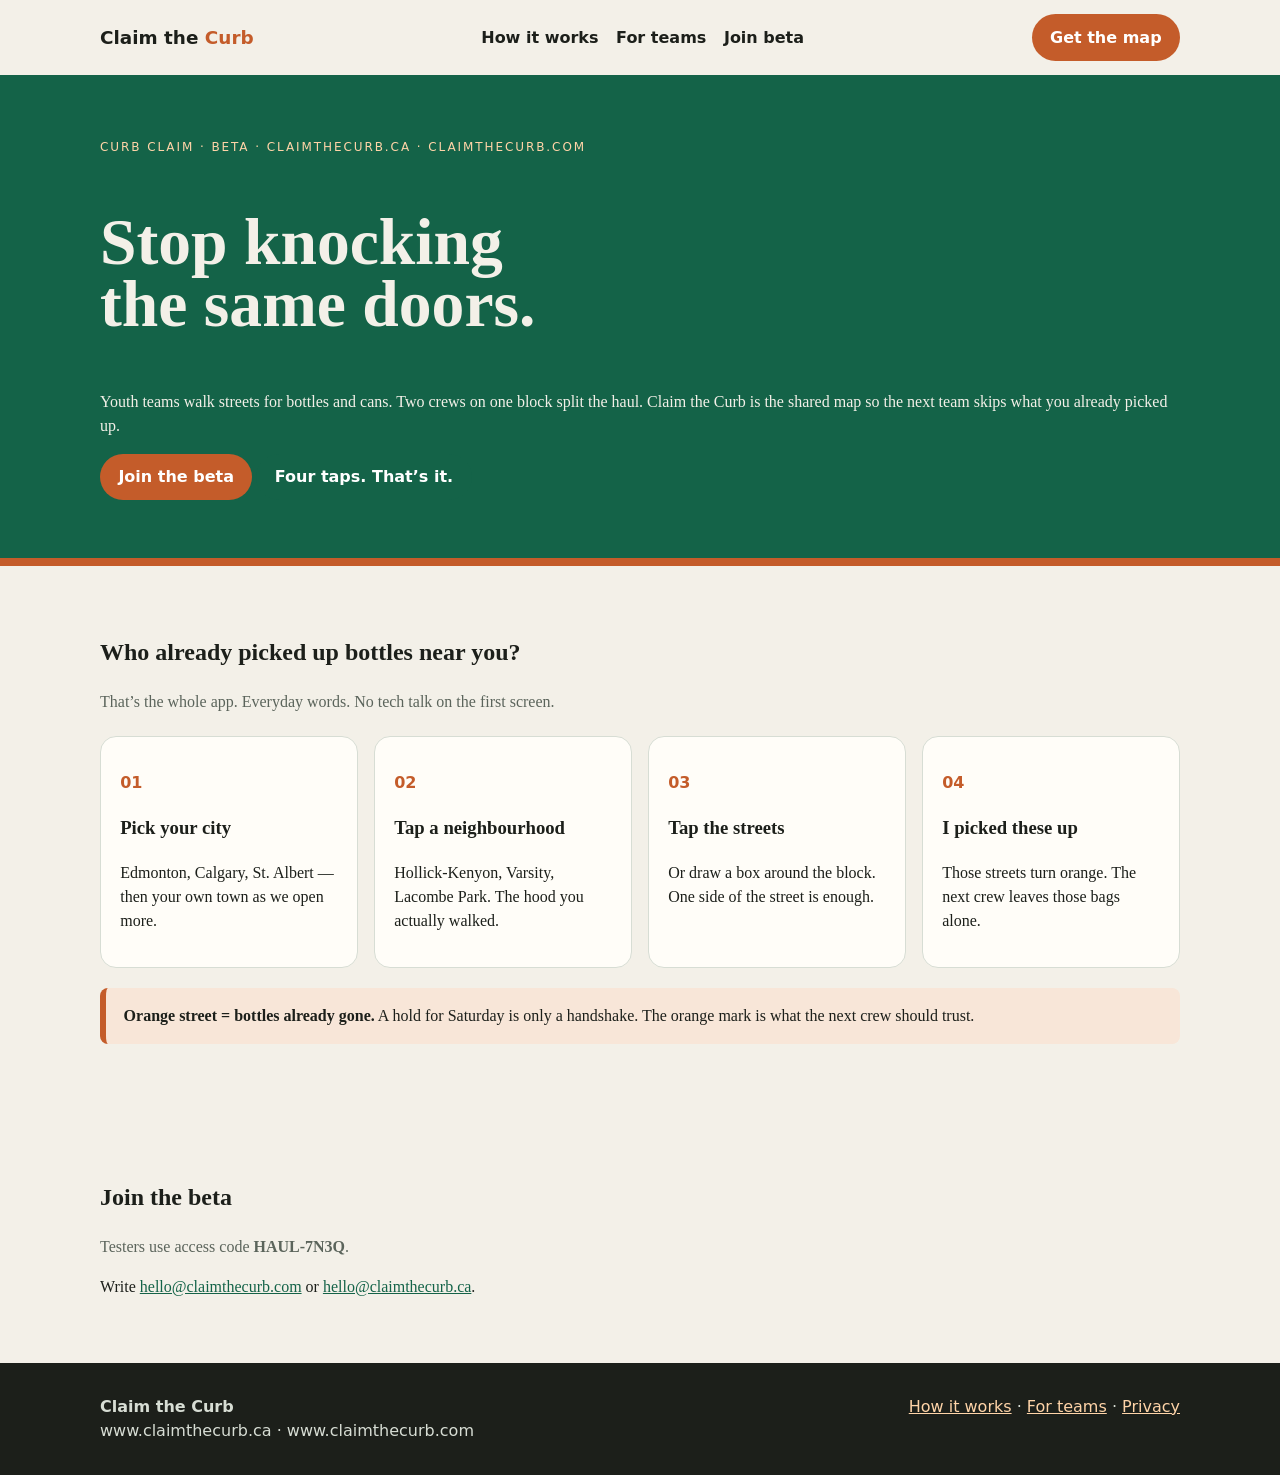
==== index.html @ a4a2365b "Add Claim the Curb public site for .ca and .com" ====
<!DOCTYPE html>
<html lang="en-CA">
<head>
  <meta charset="utf-8" />
  <meta name="viewport" content="width=device-width, initial-scale=1" />
  <title>Claim the Curb — stop knocking the same doors</title>
  <meta name="description" content="A shared map for youth bottle drives. Hockey, dance, soccer, scouts. Shade the streets you already walked. Orange means skip." />
  <link rel="canonical" href="https://www.claimthecurb.com/" />
  <link rel="alternate" hreflang="en-CA" href="https://www.claimthecurb.ca/" />
  <link rel="alternate" hreflang="en" href="https://www.claimthecurb.com/" />
  <link rel="alternate" hreflang="x-default" href="https://www.claimthecurb.com/" />
  <link rel="stylesheet" href="styles.css" />
  <meta name="theme-color" content="#146348" />
</head>
<body>
  <header class="wrap">
    <nav>
      <a class="logo" href="./">Claim the <span>Curb</span></a>
      <ul>
        <li><a href="how.html">How it works</a></li>
        <li><a href="teams.html">For teams</a></li>
        <li><a href="#beta">Join beta</a></li>
      </ul>
      <a class="btn" href="#beta">Get the map</a>
    </nav>
  </header>
  <section class="hero">
    <div class="wrap">
      <p class="kicker">Curb Claim · beta · claimthecurb.ca · claimthecurb.com</p>
      <h1>Stop knocking the same doors.</h1>
      <p>Youth teams walk streets for bottles and cans. Two crews on one block split the haul. Claim the Curb is the shared map so the next team skips what you already picked up.</p>
      <div class="row">
        <a class="btn" href="#beta">Join the beta</a>
        <a class="btn dark" href="how.html">Four taps. That’s it.</a>
      </div>
    </div>
  </section>
  <section class="section">
    <div class="wrap">
      <h2>Who already picked up bottles near you?</h2>
      <p class="muted">That’s the whole app. Everyday words. No tech talk on the first screen.</p>
      <div class="grid">
        <article class="card"><p class="num">01</p><h3>Pick your city</h3><p>Edmonton, Calgary, St. Albert — then your own town as we open more.</p></article>
        <article class="card"><p class="num">02</p><h3>Tap a neighbourhood</h3><p>Hollick-Kenyon, Varsity, Lacombe Park. The hood you actually walked.</p></article>
        <article class="card"><p class="num">03</p><h3>Tap the streets</h3><p>Or draw a box around the block. One side of the street is enough.</p></article>
        <article class="card"><p class="num">04</p><h3>I picked these up</h3><p>Those streets turn orange. The next crew leaves those bags alone.</p></article>
      </div>
      <div class="legend"><strong>Orange street = bottles already gone.</strong> A hold for Saturday is only a handshake. The orange mark is what the next crew should trust.</div>
    </div>
  </section>
  <section class="section" id="beta">
    <div class="wrap">
      <h2>Join the beta</h2>
      <p class="muted">Testers use access code <strong>HAUL-7N3Q</strong>.</p>
      <p>Write <a href="mailto:hello@claimthecurb.com">hello@claimthecurb.com</a> or <a href="mailto:hello@claimthecurb.ca">hello@claimthecurb.ca</a>.</p>
    </div>
  </section>
  <footer>
    <div class="wrap foot-row">
      <div><strong>Claim the Curb</strong><br />www.claimthecurb.ca · www.claimthecurb.com</div>
      <div><a href="how.html">How it works</a> · <a href="teams.html">For teams</a> · <a href="legal/privacy.html">Privacy</a></div>
    </div>
  </footer>
</body>
</html>
---- styles.css ----
:root { --pine:#146348; --cream:#f3f0e8; --ink:#1c1f1a; --muted:#5b645b; --orange:#c45c2a; --line:#d7ddd4; --paper:#fffdf8; }
* { box-sizing:border-box } body { margin:0; font-family:Georgia,serif; background:var(--cream); color:var(--ink); line-height:1.5 }
a { color:var(--pine) } .wrap { width:min(1080px, calc(100% - 2rem)); margin:0 auto }
nav { display:flex; justify-content:space-between; align-items:center; padding:.9rem 0 }
.logo { font-family:system-ui,sans-serif; font-weight:800; text-decoration:none; color:var(--ink); font-size:1.15rem }
.logo span { color:var(--orange) }
nav ul { list-style:none; display:flex; gap:1.1rem; margin:0; padding:0; font-family:system-ui,sans-serif; font-weight:600 }
nav a { text-decoration:none; color:var(--ink) }
.btn { display:inline-block; background:var(--orange); color:#fff; text-decoration:none; font-family:system-ui,sans-serif; font-weight:800; border-radius:999px; padding:.7rem 1.15rem }
.btn.dark { background:var(--pine) }
.hero { background:var(--pine); color:var(--cream); padding:3.2rem 0 3.6rem; border-bottom:8px solid var(--orange) }
.hero .kicker { font-family:system-ui,sans-serif; letter-spacing:.16em; text-transform:uppercase; font-size:.75rem; color:#ffd4a8 }
.hero h1 { font-size:clamp(2.2rem,6vw,4.1rem); line-height:.95; max-width:14ch }
.section { padding:3rem 0 } .muted { color:var(--muted) }
.grid { display:grid; gap:1rem; grid-template-columns:repeat(auto-fit,minmax(220px,1fr)); margin-top:1.4rem }
.card { background:var(--paper); border:1px solid var(--line); border-radius:16px; padding:1.15rem 1.2rem }
.num { font-family:system-ui,sans-serif; font-weight:800; color:var(--orange) }
.legend { background:#f8e6d8; border-left:6px solid var(--orange); padding:1rem 1.1rem; border-radius:8px; margin:1.2rem 0 }
footer { background:var(--ink); color:#d7ddd4; padding:2rem 0; font-family:system-ui,sans-serif }
footer a { color:#ffd4a8 } .foot-row { display:flex; justify-content:space-between; gap:1rem; flex-wrap:wrap }
@media (max-width:760px){ nav ul { display:none } }
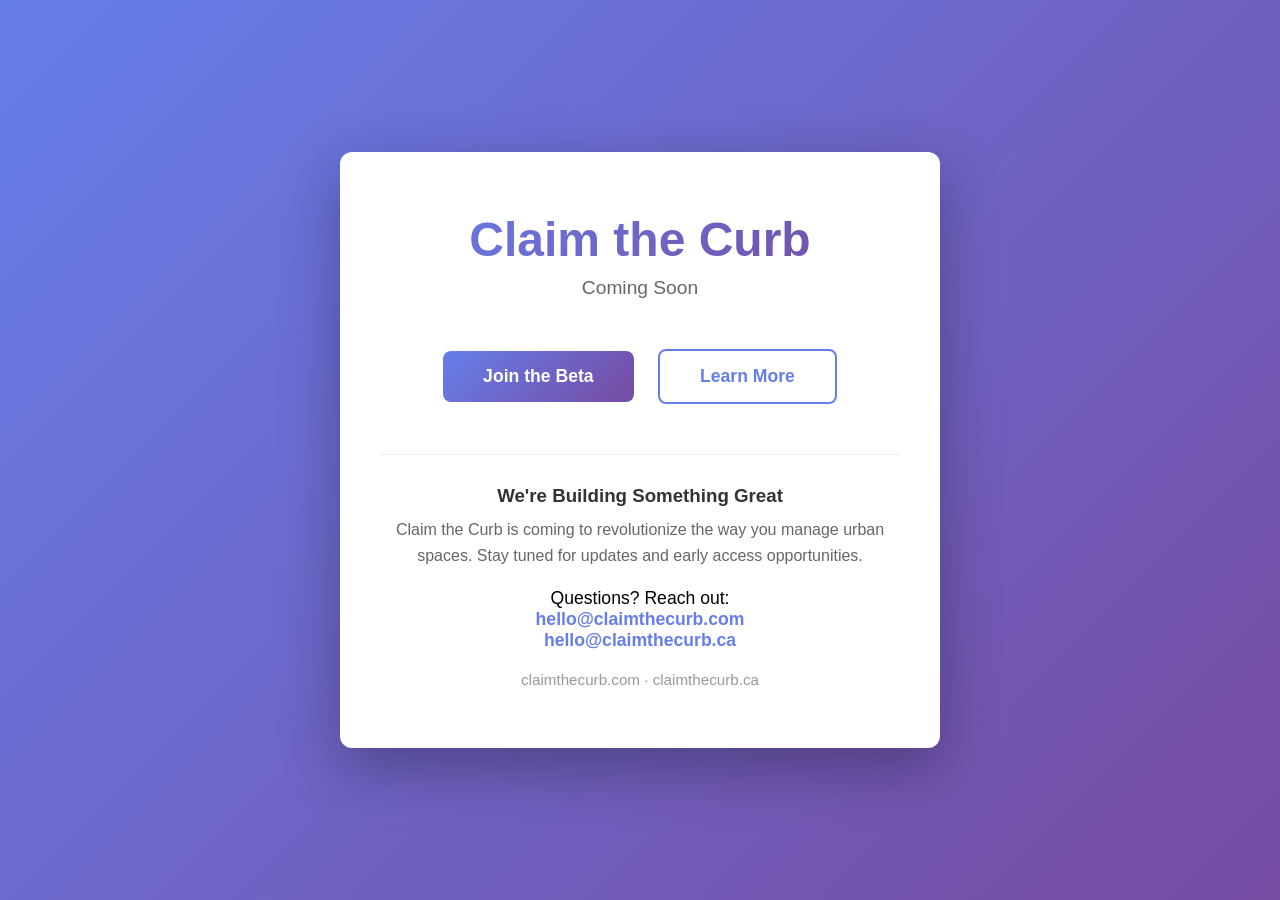
==== commit c7788ac4: "Create landing page for Claim the Curb" ====
--- a/index.html
+++ b/index.html
@@ -1,65 +1,169 @@
 <!DOCTYPE html>
-<html lang="en-CA">
+<html lang="en">
 <head>
-  <meta charset="utf-8" />
-  <meta name="viewport" content="width=device-width, initial-scale=1" />
-  <title>Claim the Curb — stop knocking the same doors</title>
-  <meta name="description" content="A shared map for youth bottle drives. Hockey, dance, soccer, scouts. Shade the streets you already walked. Orange means skip." />
-  <link rel="canonical" href="https://www.claimthecurb.com/" />
-  <link rel="alternate" hreflang="en-CA" href="https://www.claimthecurb.ca/" />
-  <link rel="alternate" hreflang="en" href="https://www.claimthecurb.com/" />
-  <link rel="alternate" hreflang="x-default" href="https://www.claimthecurb.com/" />
-  <link rel="stylesheet" href="styles.css" />
-  <meta name="theme-color" content="#146348" />
+    <meta charset="UTF-8">
+    <meta name="viewport" content="width=device-width, initial-scale=1.0">
+    <title>Claim the Curb</title>
+    <style>
+        * {
+            margin: 0;
+            padding: 0;
+            box-sizing: border-box;
+        }
+
+        body {
+            font-family: -apple-system, BlinkMacSystemFont, 'Segoe UI', Roboto, 'Helvetica Neue', Arial, sans-serif;
+            background: linear-gradient(135deg, #667eea 0%, #764ba2 100%);
+            min-height: 100vh;
+            display: flex;
+            align-items: center;
+            justify-content: center;
+            padding: 20px;
+        }
+
+        .container {
+            background: white;
+            border-radius: 12px;
+            box-shadow: 0 20px 60px rgba(0, 0, 0, 0.3);
+            max-width: 600px;
+            width: 100%;
+            padding: 60px 40px;
+            text-align: center;
+        }
+
+        h1 {
+            color: #333;
+            font-size: 3em;
+            margin-bottom: 10px;
+            background: linear-gradient(135deg, #667eea 0%, #764ba2 100%);
+            -webkit-background-clip: text;
+            -webkit-text-fill-color: transparent;
+            background-clip: text;
+        }
+
+        .tagline {
+            color: #666;
+            font-size: 1.2em;
+            margin-bottom: 30px;
+            font-weight: 300;
+        }
+
+        .cta-section {
+            margin: 40px 0;
+        }
+
+        .cta-button {
+            display: inline-block;
+            background: linear-gradient(135deg, #667eea 0%, #764ba2 100%);
+            color: white;
+            padding: 15px 40px;
+            border-radius: 8px;
+            text-decoration: none;
+            font-size: 1.1em;
+            font-weight: 600;
+            transition: transform 0.3s, box-shadow 0.3s;
+            margin: 10px;
+            border: none;
+            cursor: pointer;
+        }
+
+        .cta-button:hover {
+            transform: translateY(-2px);
+            box-shadow: 0 10px 25px rgba(102, 126, 234, 0.4);
+        }
+
+        .secondary-button {
+            background: transparent;
+            color: #667eea;
+            border: 2px solid #667eea;
+        }
+
+        .secondary-button:hover {
+            background: #f0f4ff;
+        }
+
+        .info-section {
+            margin-top: 40px;
+            padding-top: 30px;
+            border-top: 1px solid #eee;
+        }
+
+        .info-section h3 {
+            color: #333;
+            margin-bottom: 10px;
+        }
+
+        .info-section p {
+            color: #666;
+            line-height: 1.6;
+        }
+
+        .contact-email {
+            margin-top: 20px;
+            font-size: 1.1em;
+        }
+
+        .contact-email a {
+            color: #667eea;
+            text-decoration: none;
+            font-weight: 600;
+        }
+
+        .contact-email a:hover {
+            text-decoration: underline;
+        }
+
+        .domains {
+            margin-top: 20px;
+            font-size: 0.95em;
+            color: #999;
+        }
+
+        @media (max-width: 600px) {
+            .container {
+                padding: 40px 20px;
+            }
+
+            h1 {
+                font-size: 2em;
+            }
+
+            .tagline {
+                font-size: 1em;
+            }
+        }
+    </style>
 </head>
 <body>
-  <header class="wrap">
-    <nav>
-      <a class="logo" href="./">Claim the <span>Curb</span></a>
-      <ul>
-        <li><a href="how.html">How it works</a></li>
-        <li><a href="teams.html">For teams</a></li>
-        <li><a href="#beta">Join beta</a></li>
-      </ul>
-      <a class="btn" href="#beta">Get the map</a>
-    </nav>
-  </header>
-  <section class="hero">
-    <div class="wrap">
-      <p class="kicker">Curb Claim · beta · claimthecurb.ca · claimthecurb.com</p>
-      <h1>Stop knocking the same doors.</h1>
-      <p>Youth teams walk streets for bottles and cans. Two crews on one block split the haul. Claim the Curb is the shared map so the next team skips what you already picked up.</p>
-      <div class="row">
-        <a class="btn" href="#beta">Join the beta</a>
-        <a class="btn dark" href="how.html">Four taps. That’s it.</a>
-      </div>
+    <div class="container">
+        <h1>Claim the Curb</h1>
+        <p class="tagline">Coming Soon</p>
+
+        <div class="cta-section">
+            <a href="https://forms.gle/example" class="cta-button">Join the Beta</a>
+            <button class="cta-button secondary-button" onclick="scrollToInfo()">Learn More</button>
+        </div>
+
+        <div class="info-section">
+            <h3>We're Building Something Great</h3>
+            <p>Claim the Curb is coming to revolutionize the way you manage urban spaces. Stay tuned for updates and early access opportunities.</p>
+            
+            <div class="contact-email">
+                Questions? Reach out:
+                <br><a href="mailto:hello@claimthecurb.com">hello@claimthecurb.com</a>
+                <br><a href="mailto:hello@claimthecurb.ca">hello@claimthecurb.ca</a>
+            </div>
+
+            <div class="domains">
+                claimthecurb.com · claimthecurb.ca
+            </div>
+        </div>
     </div>
-  </section>
-  <section class="section">
-    <div class="wrap">
-      <h2>Who already picked up bottles near you?</h2>
-      <p class="muted">That’s the whole app. Everyday words. No tech talk on the first screen.</p>
-      <div class="grid">
-        <article class="card"><p class="num">01</p><h3>Pick your city</h3><p>Edmonton, Calgary, St. Albert — then your own town as we open more.</p></article>
-        <article class="card"><p class="num">02</p><h3>Tap a neighbourhood</h3><p>Hollick-Kenyon, Varsity, Lacombe Park. The hood you actually walked.</p></article>
-        <article class="card"><p class="num">03</p><h3>Tap the streets</h3><p>Or draw a box around the block. One side of the street is enough.</p></article>
-        <article class="card"><p class="num">04</p><h3>I picked these up</h3><p>Those streets turn orange. The next crew leaves those bags alone.</p></article>
-      </div>
-      <div class="legend"><strong>Orange street = bottles already gone.</strong> A hold for Saturday is only a handshake. The orange mark is what the next crew should trust.</div>
-    </div>
-  </section>
-  <section class="section" id="beta">
-    <div class="wrap">
-      <h2>Join the beta</h2>
-      <p class="muted">Testers use access code <strong>HAUL-7N3Q</strong>.</p>
-      <p>Write <a href="mailto:hello@claimthecurb.com">hello@claimthecurb.com</a> or <a href="mailto:hello@claimthecurb.ca">hello@claimthecurb.ca</a>.</p>
-    </div>
-  </section>
-  <footer>
-    <div class="wrap foot-row">
-      <div><strong>Claim the Curb</strong><br />www.claimthecurb.ca · www.claimthecurb.com</div>
-      <div><a href="how.html">How it works</a> · <a href="teams.html">For teams</a> · <a href="legal/privacy.html">Privacy</a></div>
-    </div>
-  </footer>
+
+    <script>
+        function scrollToInfo() {
+            document.querySelector('.info-section').scrollIntoView({ behavior: 'smooth' });
+        }
+    </script>
 </body>
-</html>
+</html>
